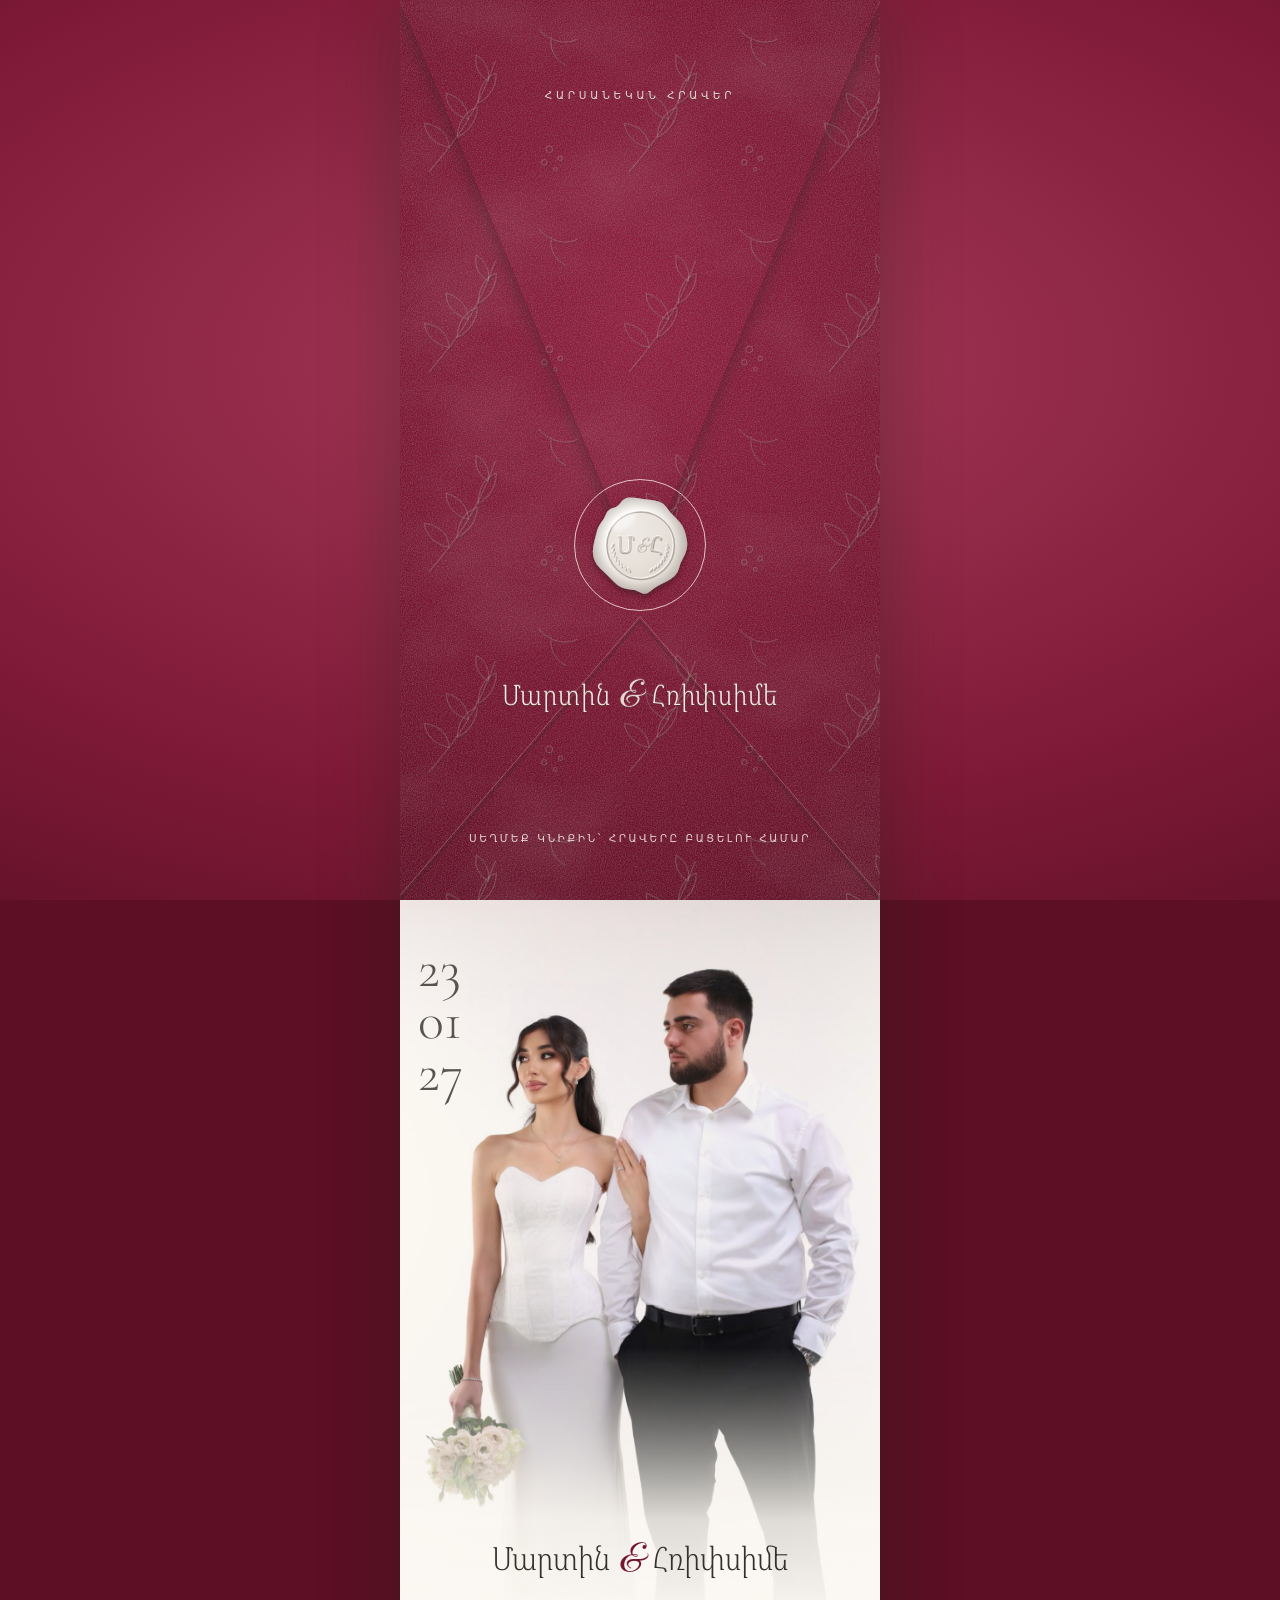
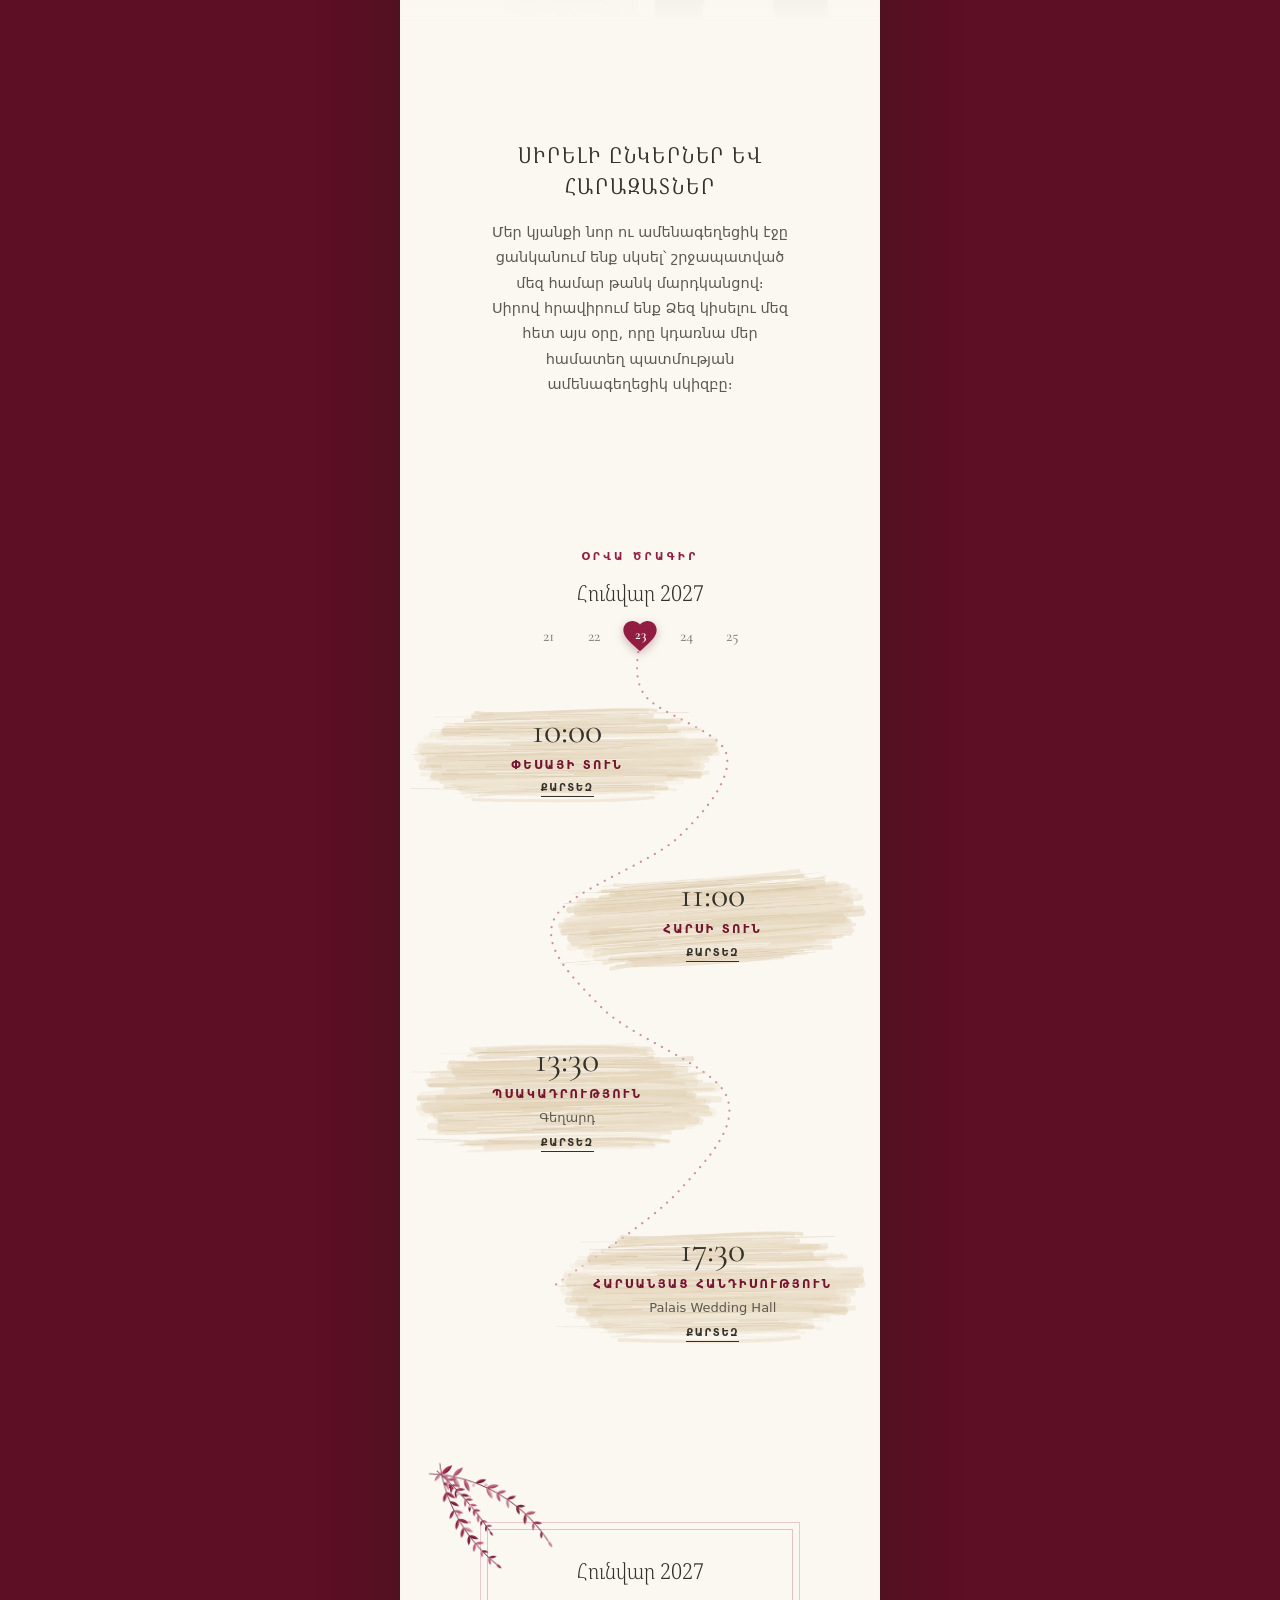
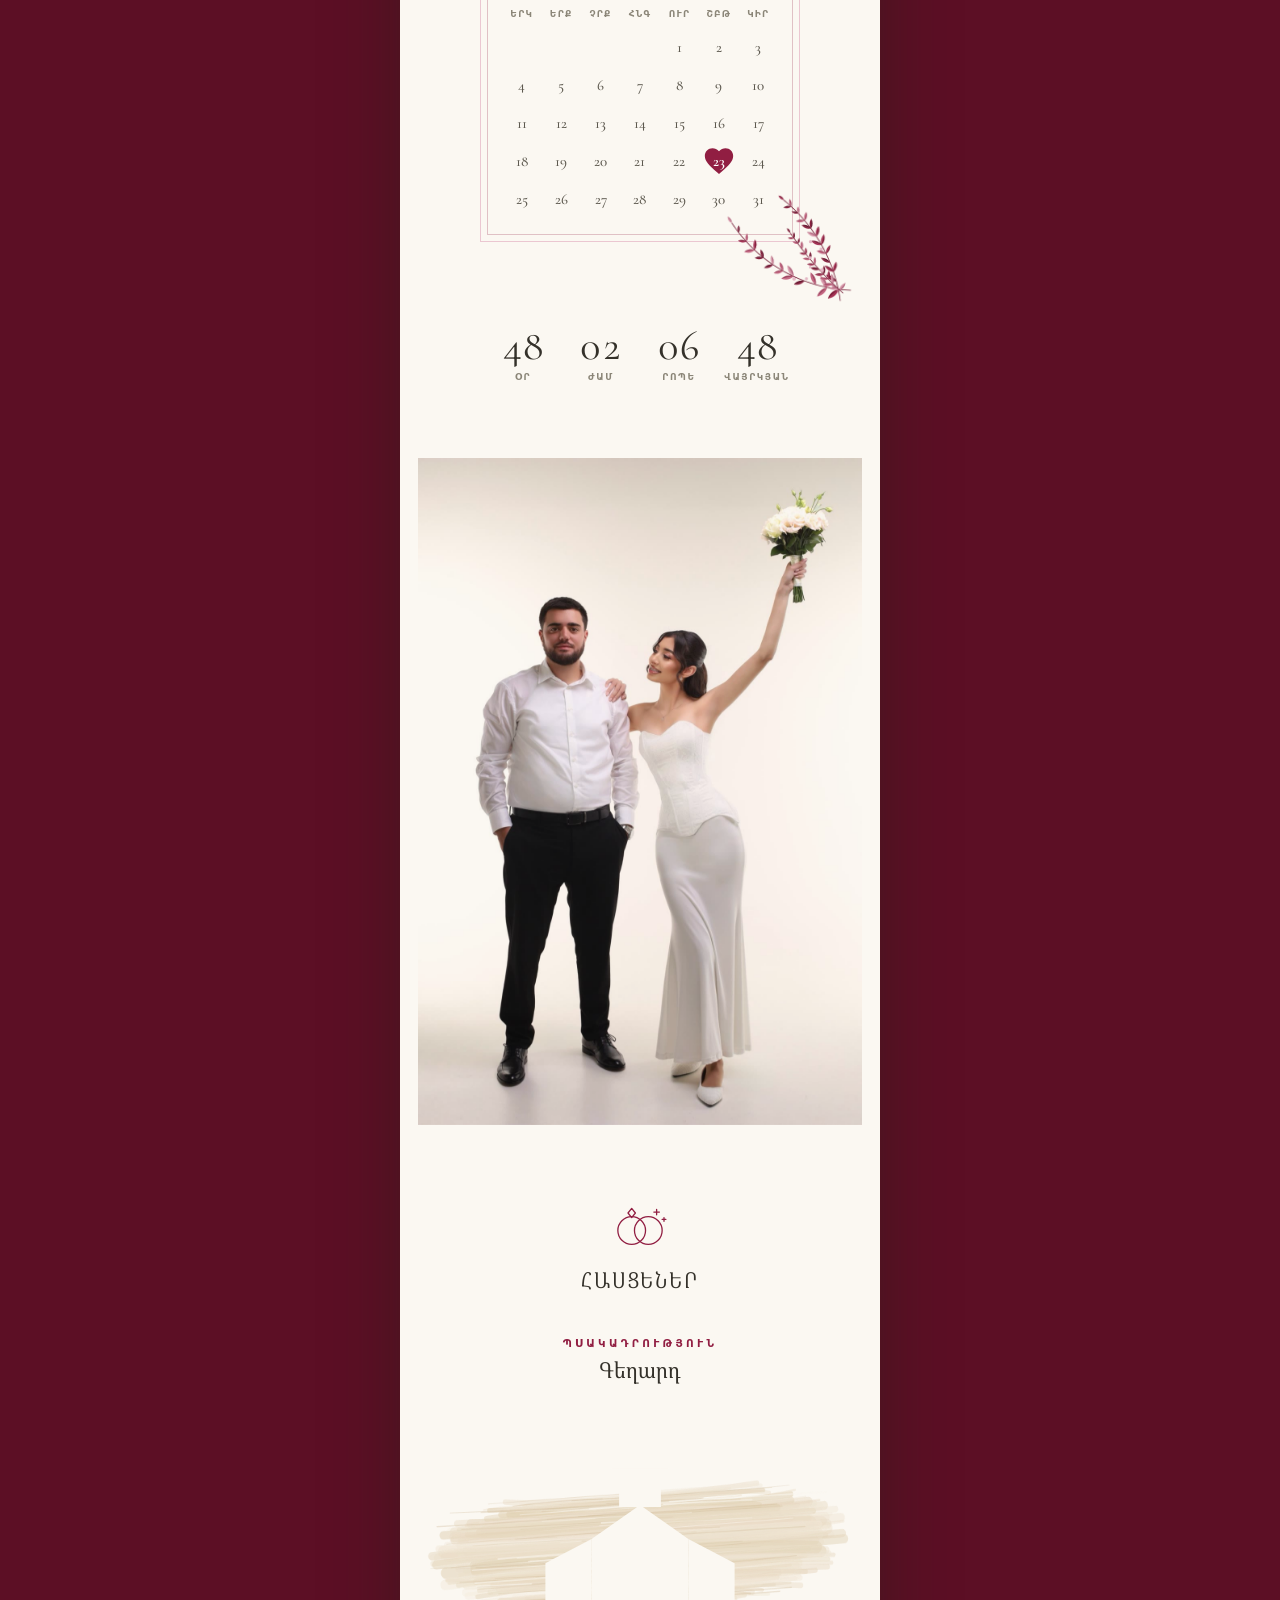
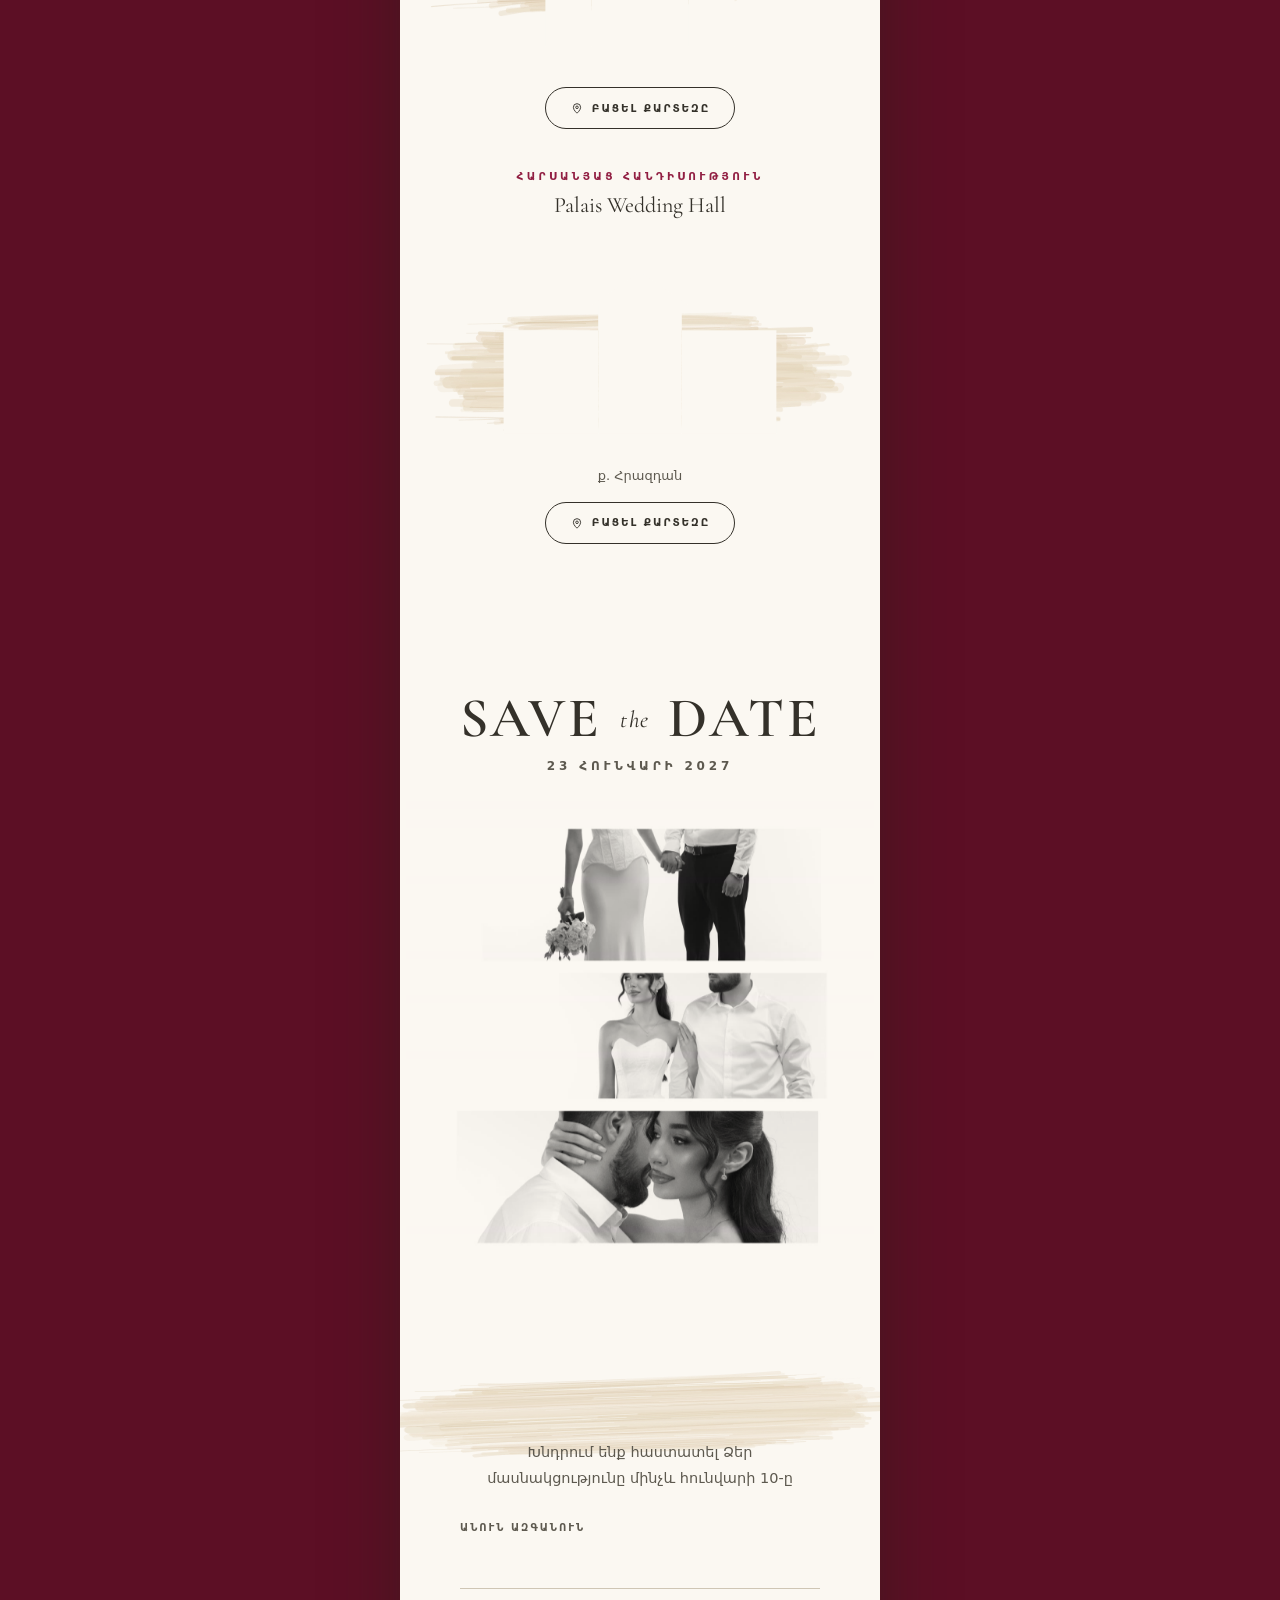
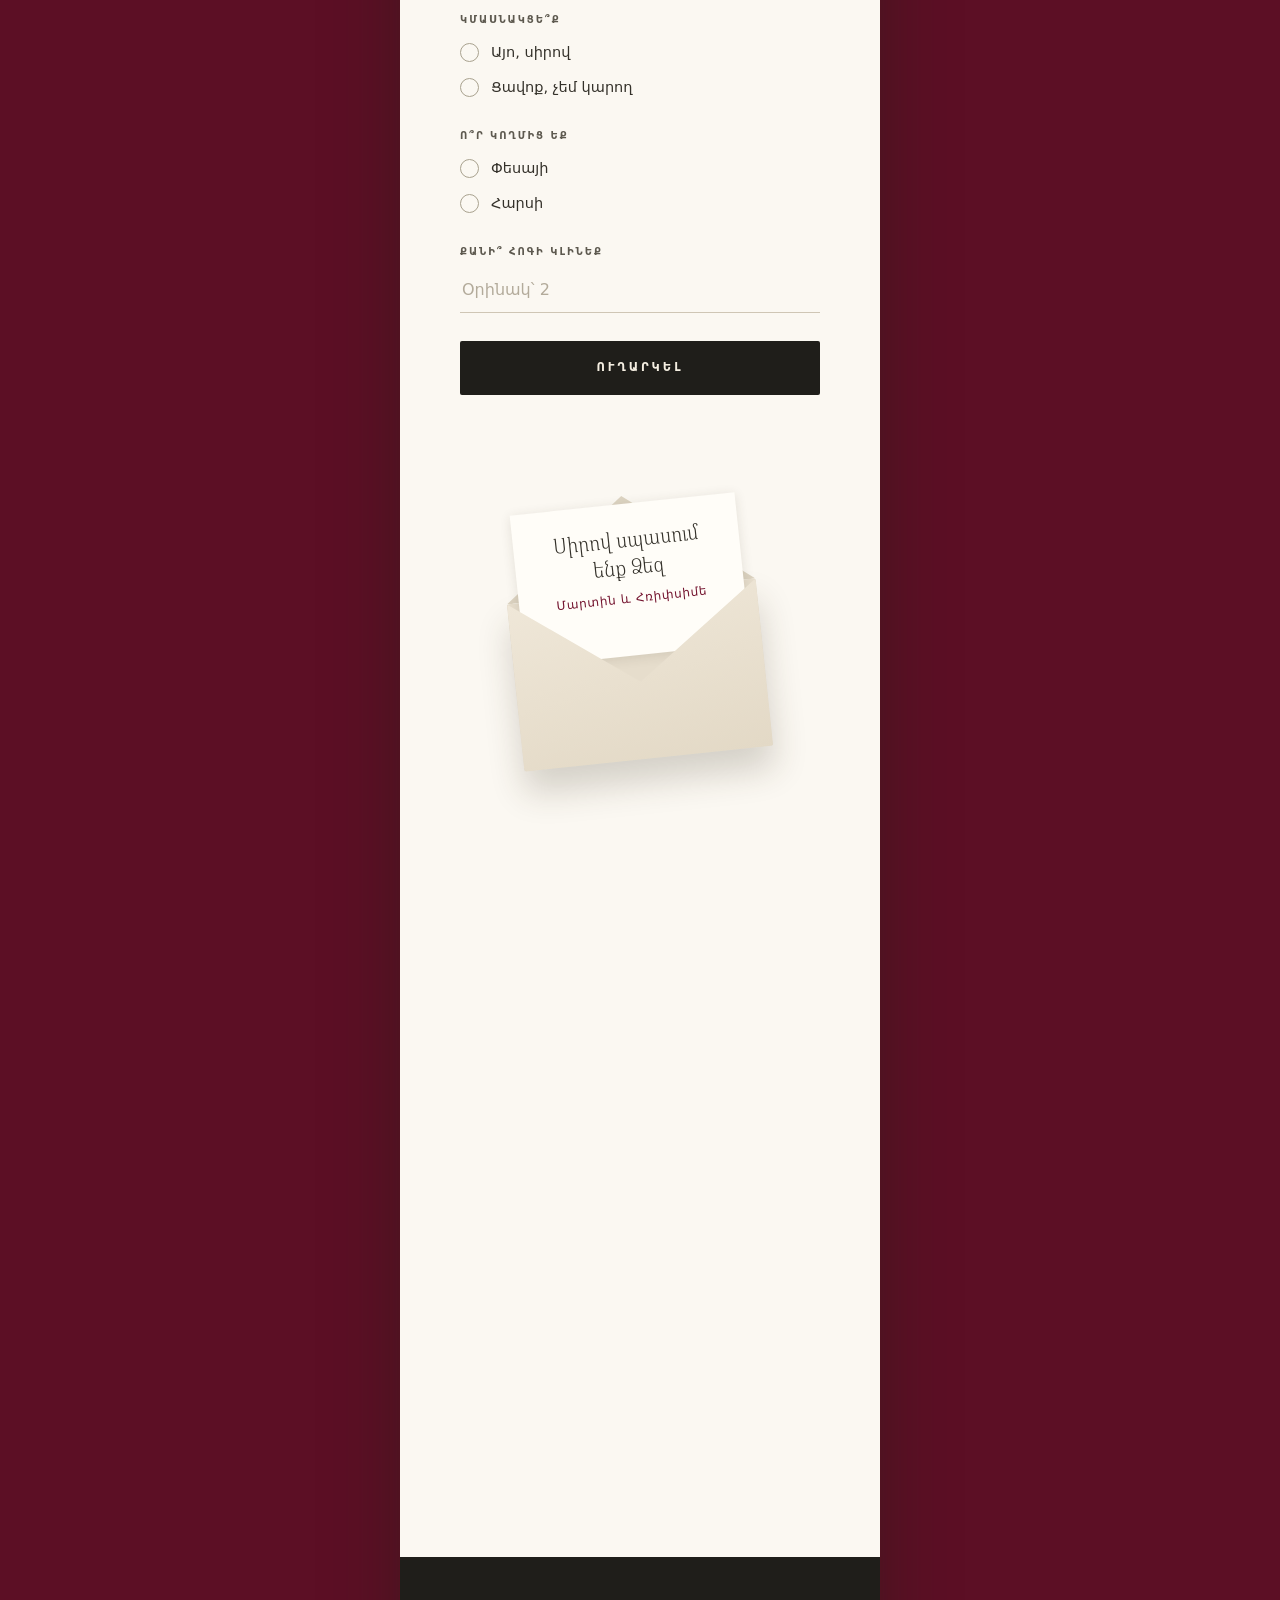
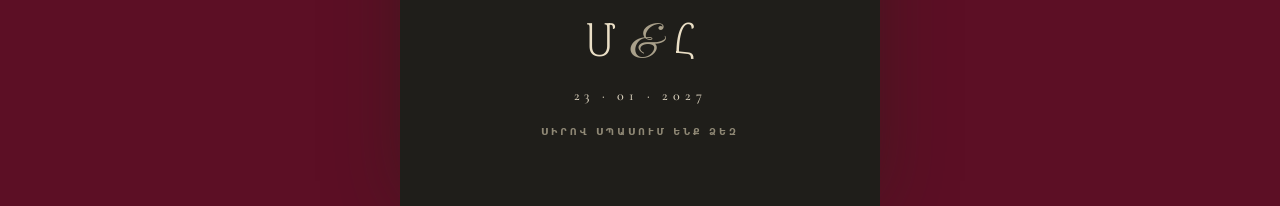
==== 2/index.html @ 664a0e89 "Второй вариант — вишнёвая тема: rafich12.github.io/martin-hripsime/2/ Тема включается атрибутом data" ====
<!doctype html>
<html lang="hy" data-theme="burgundy">
<head>
<meta charset="utf-8">
<base href="../">
<meta name="viewport" content="width=device-width, initial-scale=1, viewport-fit=cover">
<title>Մարտին & Հռիփսիմե — հարսանեկան հրավեր</title>
<meta name="description" content="Հարսանեկան հրավեր · 23 · 01 · 2027">
<meta name="theme-color" content="#911e42">
<!-- превью ссылки в Telegram, WhatsApp и т. п. -->
<meta property="og:type" content="website">
<meta property="og:title" content="Մարտին & Հռիփսիմե — հարսանեկան հրավեր">
<meta property="og:description" content="23 · 01 · 2027">
<meta property="og:image" content="https://rafich12.github.io/martin-hripsime/img/hero.jpg">
<meta property="og:url" content="https://rafich12.github.io/martin-hripsime/2/">
<meta name="twitter:card" content="summary_large_image">
<link rel="preconnect" href="https://fonts.googleapis.com">
<link rel="preconnect" href="https://fonts.gstatic.com" crossorigin>
<link rel="stylesheet" href="https://fonts.googleapis.com/css2?family=Cormorant+Garamond:ital,wght@0,300;0,400;0,500;0,600;1,400;1,500&family=Great+Vibes&family=Google+Sans:wght@400..700&family=Noto+Serif+Armenian:wdth,wght@62.5..100,100..900&display=swap">
<link rel="stylesheet" href="style.css">
</head>
<body class="locked">
<div class="app">

  <!-- 0. Конверт: печать → клапан открывается → камера ныряет внутрь -->
  <div class="env loading" id="env">
    <div class="env-pocket" id="envPocket">
      <div class="paper paper-pocket"></div>
      <svg class="folds" viewBox="0 0 100 100" preserveAspectRatio="none" aria-hidden="true">
        <path class="fold-sh" d="M0 100 L50 69 L100 100"/>
        <path class="fold-hi" d="M0 99.5 L50 68.5 L100 99.5"/>
        <path class="edge-hi" d="M0 0 L50 60 L100 0"/>
      </svg>
      <p class="env-names"><span data-t="groom"></span> <i>&amp;</i> <span data-t="bride"></span></p>
      <p class="env-hint">Սեղմեք կնիքին՝ հրավերը բացելու համար</p>
    </div>
    <div class="env-flap-wrap"><div class="env-flap" id="envFlap"><div class="paper paper-flap"></div></div></div>
    <div class="env-seal-wrap" id="sealWrap">
      <p class="env-top">Հարսանեկան հրավեր</p>
      <button class="seal" id="seal" type="button" aria-label="Բացել հրավերը">
        <span class="seal-ring"></span>
        <svg id="sealSvg" viewBox="0 0 120 120" aria-hidden="true"></svg>
      </button>
    </div>
  </div>

  <!-- 1. Заставка: пролёт через деревья к арке с фото пары -->
  <header class="hero" id="hero">
    <div class="scene" id="scene">
      <div class="sky"></div>
      <div class="sun"></div>
      <div class="vig" id="vig"></div>
    </div>
    <div class="hero-glow" data-a="glow"></div>
    <!-- имена над парой; дата и надпись «Հարսանեկան հրավեր» здесь убраны по просьбе Рафа -->
    <div class="hero-text">
      <h1 class="names">
        <span class="n1" data-a="n1" data-t="groom"></span>
        <span class="amp" data-a="amp">&amp;</span>
        <span class="n2" data-a="n2" data-t="bride"></span>
      </h1>
    </div>
    <a class="scroll-hint" href="#photo" data-a="hint" aria-label="Թերթել ներքև">
      <span>Թերթեք</span>
      <svg viewBox="0 0 24 24" aria-hidden="true"><path d="M6 9l6 6 6-6"/></svg>
    </a>
  </header>

  <main>
    <!-- 2. Фото пары с датой -->
    <section class="photo-hero" id="photo">
      <img data-photo="hero" alt="">
      <div class="ph-date rv"><span data-t="_.dd"></span><span data-t="_.mm"></span><span data-t="_.yy2"></span></div>
      <p class="ph-names rv"><span data-t="groom"></span> <i>&amp;</i> <span data-t="bride"></span></p>
    </section>

    <!-- 3. Обращение -->
    <section class="sec invite">
      <svg class="flourish rv" viewBox="0 0 240 30" aria-hidden="true"><use href="#flourish"/></svg>
      <h2 class="h rv" data-t="invite.title"></h2>
      <p class="lead rv" data-t="invite.text"></p>
    </section>

    <!-- 4. Программа дня: тропинка с сердечками -->
    <section class="sec program" id="program">
      <p class="label rv">Օրվա ծրագիր</p>
      <p class="month rv" data-t="_.month"></p>
      <div class="days rv" id="days"></div>
      <div class="route" id="route">
        <svg class="rt" id="routeSvg" aria-hidden="true">
          <defs><mask id="rtMask" maskUnits="userSpaceOnUse"><path id="rtMaskPath" fill="none" stroke="#fff" stroke-width="8" stroke-linecap="round"/></mask></defs>
          <path id="rtPath" class="rt-dots" mask="url(#rtMask)"/>
        </svg>
      </div>
    </section>

    <!-- 5. Календарь и таймер -->
    <section class="sec calendar">
      <div class="cal rv">
        <i class="sprig tl"></i><i class="sprig br"></i>
        <p class="cal-title" data-t="_.month"></p>
        <div class="cal-grid" id="calGrid"></div>
      </div>
      <p class="label count-label rv">Մինչ հարսանիքը մնաց</p>
      <div class="count rv" id="count">
        <div><b data-c="d">00</b><span>Օր</span></div>
        <div><b data-c="h">00</b><span>Ժամ</span></div>
        <div><b data-c="m">00</b><span>Րոպե</span></div>
        <div><b data-c="s">00</b><span>Վայրկյան</span></div>
      </div>
    </section>

    <!-- 6. Фото -->
    <figure class="photo-2 rv"><img data-photo="gallery" alt="" loading="lazy"></figure>

    <!-- 7. Места проведения -->
    <section class="sec venues">
      <svg class="rings rv" viewBox="0 0 80 52" aria-hidden="true">
        <circle cx="31" cy="32" r="15"/><circle cx="49" cy="32" r="15"/>
        <path d="M27 13l4-5 4 5-4 5z"/><path d="M58 9v6M55 12h6M66 18v4M64 20h4"/>
      </svg>
      <h2 class="h rv">Հասցեներ</h2>
      <div id="venues"></div>
    </section>

    <!-- 8. Save the date -->
    <section class="save">
      <div class="save-top rv">
        <p class="save-big">Save <i>the</i> Date</p>
        <p class="save-d" data-t="_.dateLong"></p>
      </div>
      <figure class="save-photo rv"><img data-photo="save" alt="" loading="lazy"></figure>
    </section>

    <!-- 9. Анкета гостя: ответы уходят на почту (data.js → rsvp.email) -->
    <section class="sec rsvp" id="rsvp">
      <i class="brush brush-rsvp"></i>
      <h2 class="h rv">Հարցաթերթիկ</h2>
      <p class="lead rv">Խնդրում ենք հաստատել Ձեր մասնակցությունը մինչև <span data-t="rsvp.until"></span></p>
      <form id="rsvpForm" class="rv" novalidate>
        <label class="fld"><span>Անուն Ազգանուն</span><input name="name" autocomplete="name" required></label>
        <fieldset>
          <legend>Կմասնակցե՞ք</legend>
          <label class="opt"><input type="radio" name="attend" value="Այո, սիրով" required><i></i>Այո, սիրով</label>
          <label class="opt"><input type="radio" name="attend" value="Ցավոք, չեմ կարող"><i></i>Ցավոք, չեմ կարող</label>
        </fieldset>
        <fieldset>
          <legend>Ո՞ր կողմից եք</legend>
          <label class="opt"><input type="radio" name="side" value="Փեսայի"><i></i>Փեսայի</label>
          <label class="opt"><input type="radio" name="side" value="Հարսի"><i></i>Հարսի</label>
        </fieldset>
        <label class="fld"><span>Քանի՞ հոգի կլինեք</span><input name="count" type="number" inputmode="numeric" min="1" max="99" placeholder="Օրինակ՝ 2"></label>
        <input class="hp" type="text" name="_honey" tabindex="-1" autocomplete="off" aria-hidden="true">
        <p class="form-err" id="formErr" hidden>Խնդրում ենք լրացնել անունը և նշել՝ կմասնակցեք, թե ոչ։</p>
        <button class="btn-dark" type="submit">Ուղարկել</button>
      </form>
      <div class="rsvp-done" id="rsvpDone" hidden>
        <p class="thanks">Շնորհակալություն</p>
        <p class="lead">Ձեր պատասխանը ստացվել է։ Անհամբեր սպասում ենք հանդիպմանը։</p>
      </div>
    </section>

    <!-- 10. Письмо -->
    <section class="sec letter">
      <div class="mail rv">
        <div class="mail-flap"></div>
        <div class="mail-back"></div>
        <div class="mail-card"><p class="note" data-t="letter"></p><p class="sig"><span data-t="groom"></span> և <span data-t="bride"></span></p></div>
        <div class="mail-front"></div>
      </div>
    </section>

    <!-- 11. Фото в конце -->
    <figure class="photo-end rv"><img data-photo="end" alt="" loading="lazy"></figure>

    <footer class="foot">
      <p class="mono"><span data-t="initials.0"></span> <i>&amp;</i> <span data-t="initials.1"></span></p>
      <p class="d" data-t="_.dateDots"></p>
      <p class="s">Սիրով սպասում ենք Ձեզ</p>
    </footer>
  </main>

  <button class="music" id="music" type="button" hidden aria-label="Երաժշտություն"><i></i><i></i><i></i></button>
</div>

<!-- общий орнамент -->
<svg width="0" height="0" style="position:absolute" aria-hidden="true">
  <symbol id="flourish" viewBox="0 0 240 30">
    <g fill="none" stroke="currentColor" stroke-width="1.15" stroke-linecap="round">
      <g id="flHalf">
        <path d="M110 15 C100 15 95 8 87 8 C79 8 76 16 82 19 C87 21 91 15 86 12"/>
        <path d="M87 8 C70 3 56 21 40 16 C30 13 24 15 12 15"/>
        <path d="M66 10 C62 4 54 4 52 9"/>
        <path d="M62 17 C57 24 49 24 46 19"/>
        <path d="M30 14 C26 10 20 11 19 15"/>
      </g>
      <use href="#flHalf" transform="matrix(-1 0 0 1 240 0)"/>
      <path d="M120 9 L126 15 L120 21 L114 15 Z"/>
    </g>
    <circle cx="120" cy="15" r="1.6" fill="currentColor"/>
  </symbol>
</svg>

<script src="data.js"></script>
<script src="scene.js"></script>
<script src="app.js"></script>
</body>
</html>
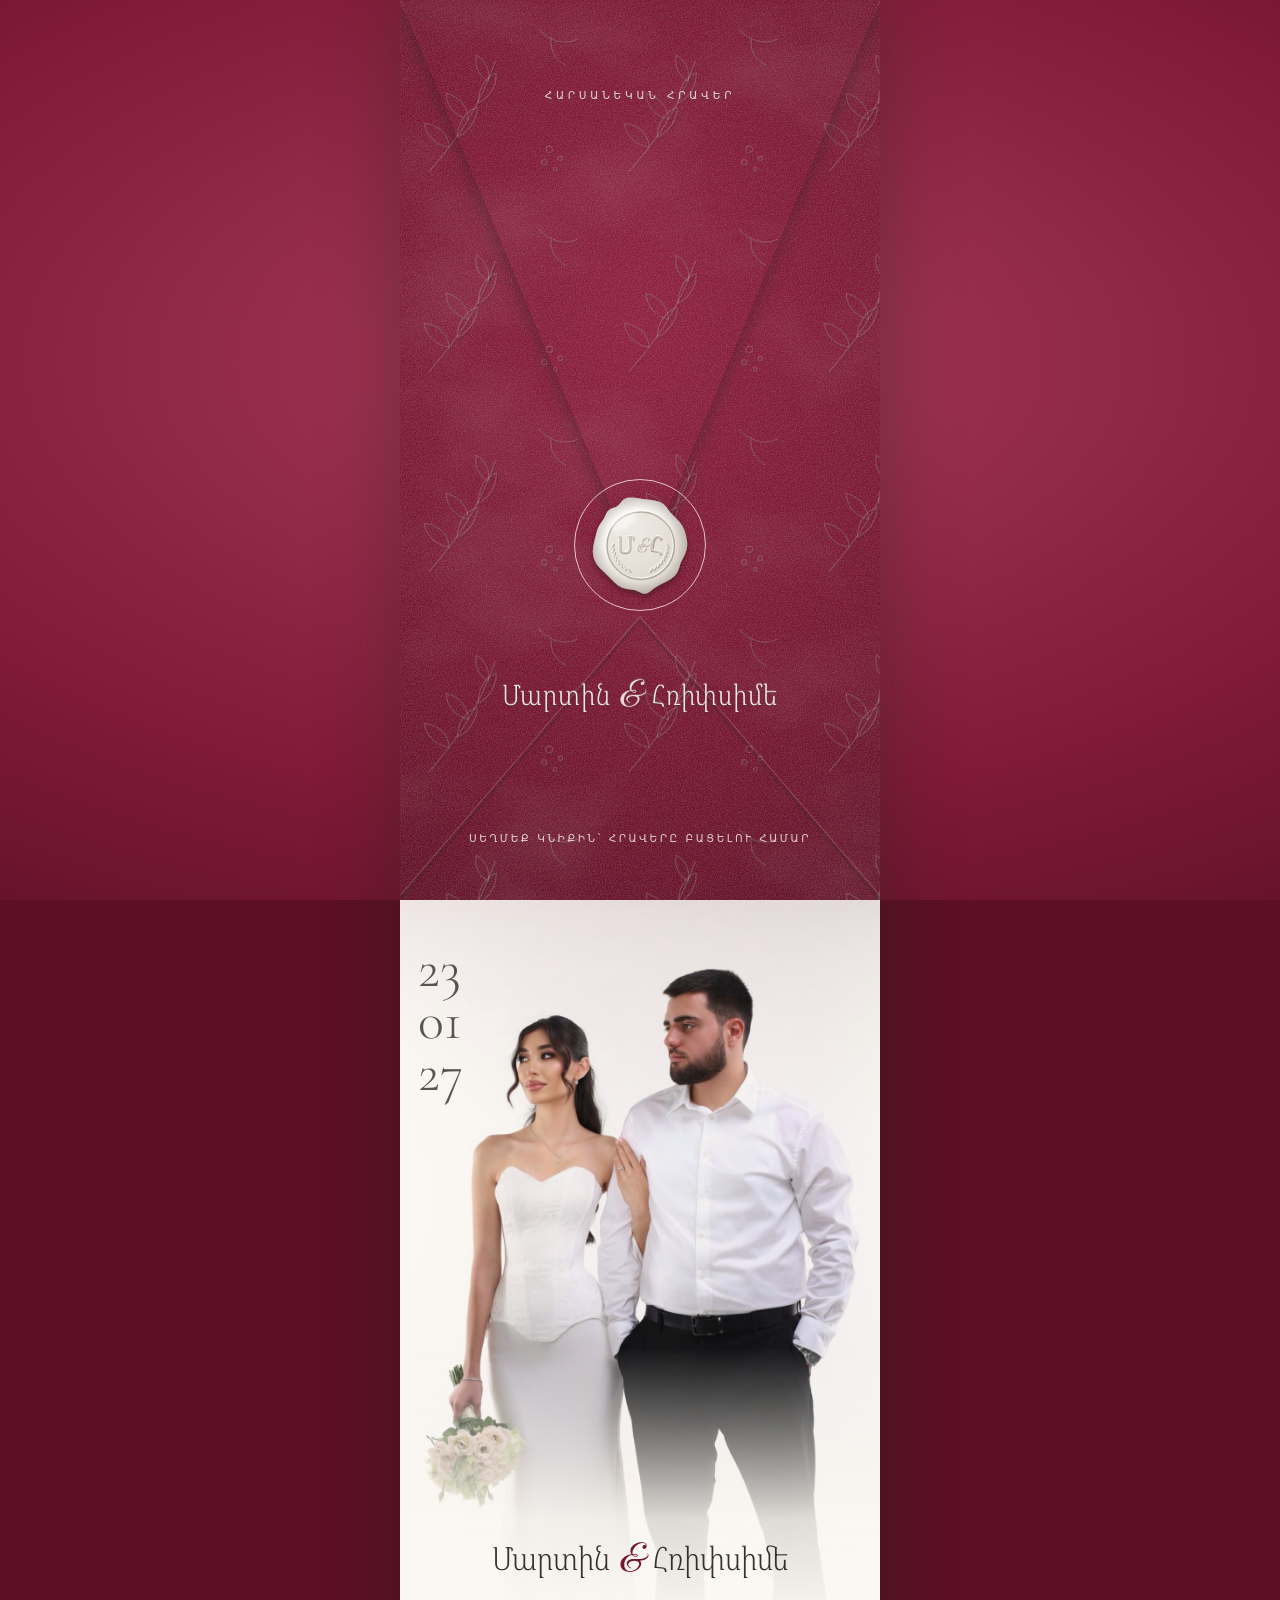
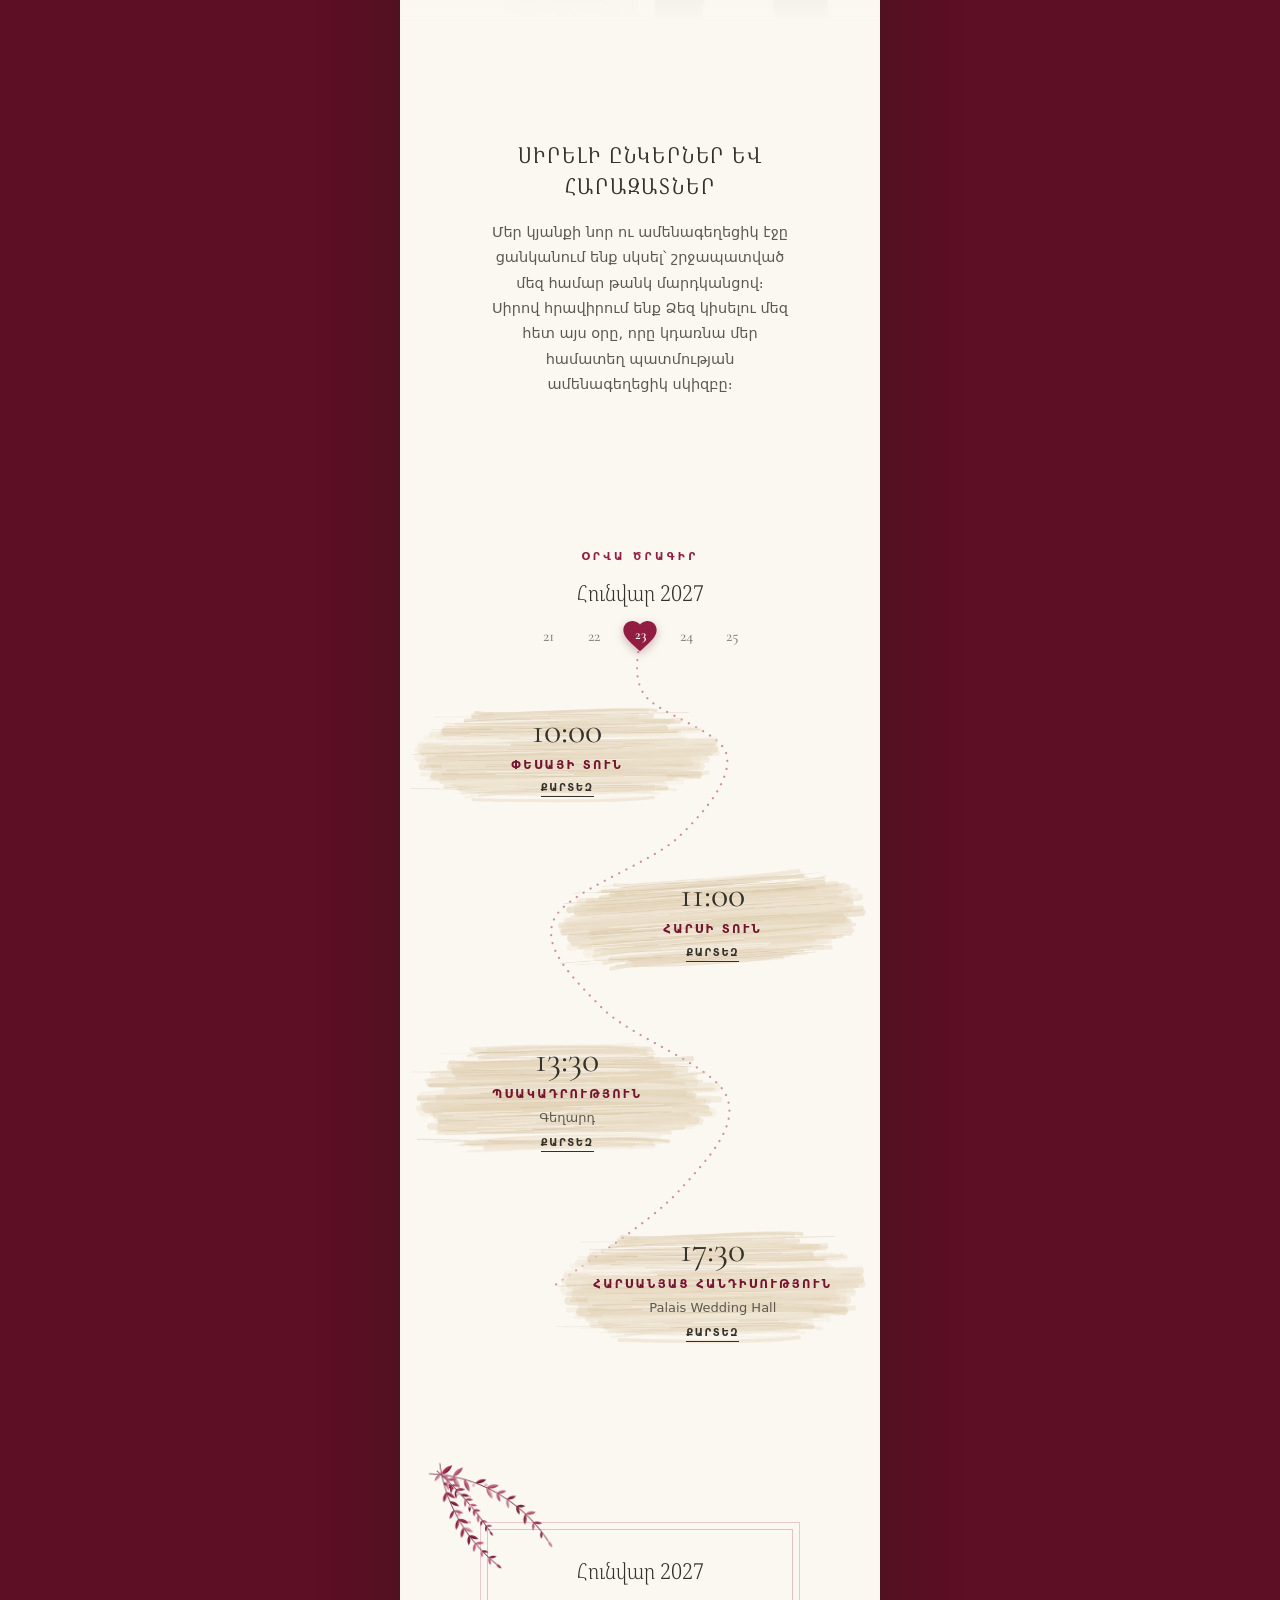
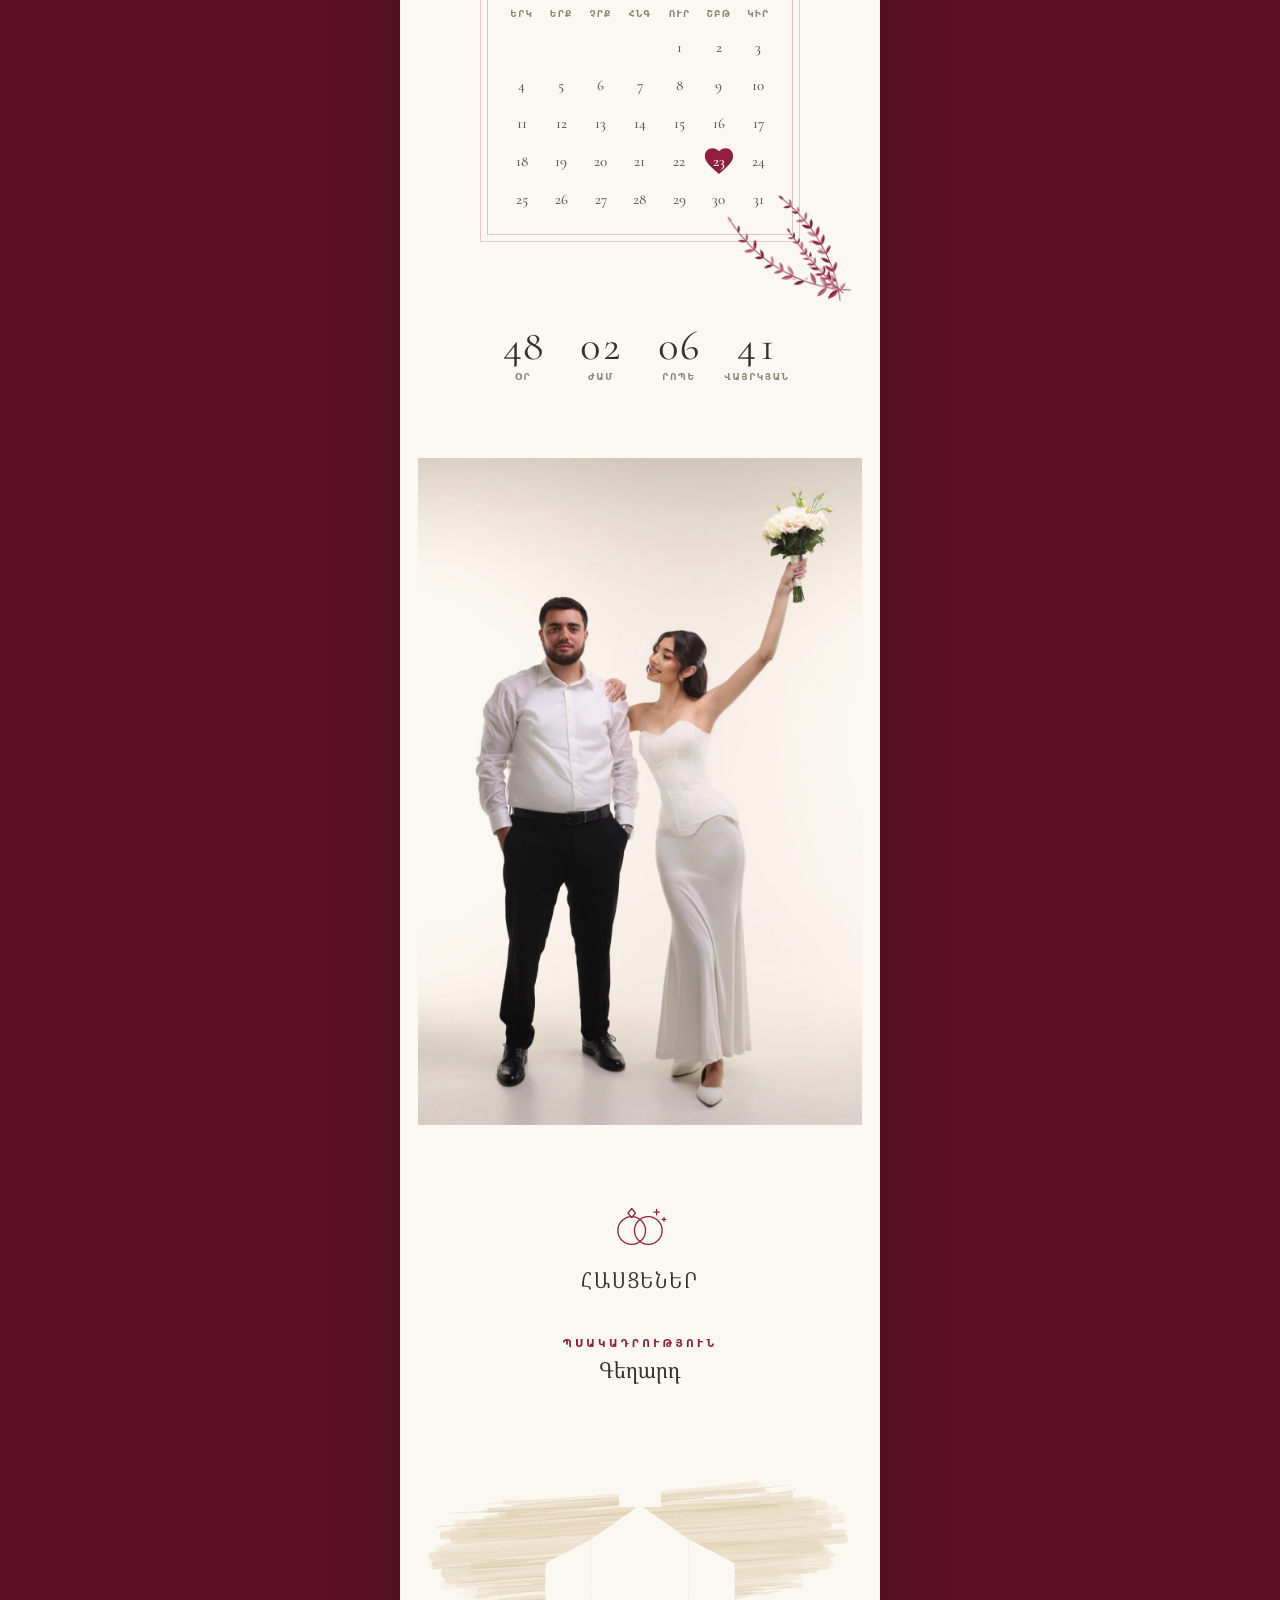
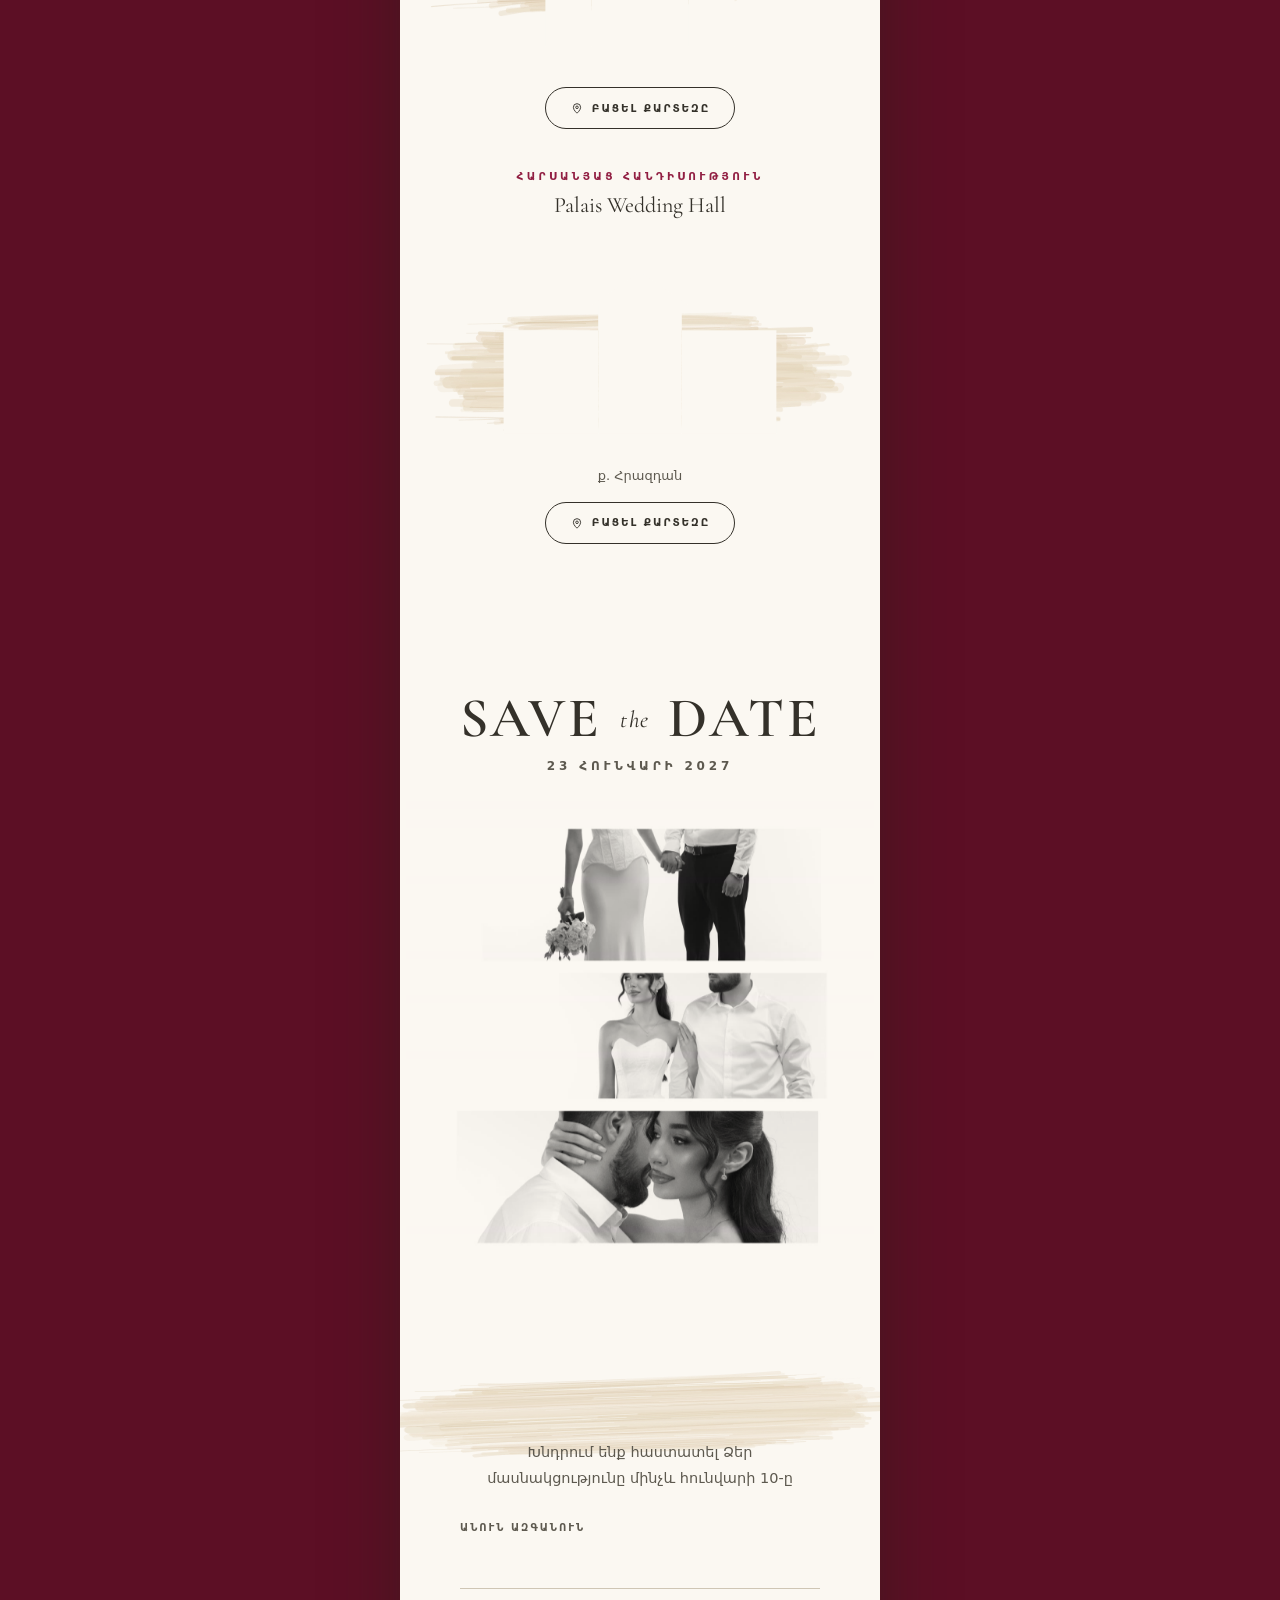
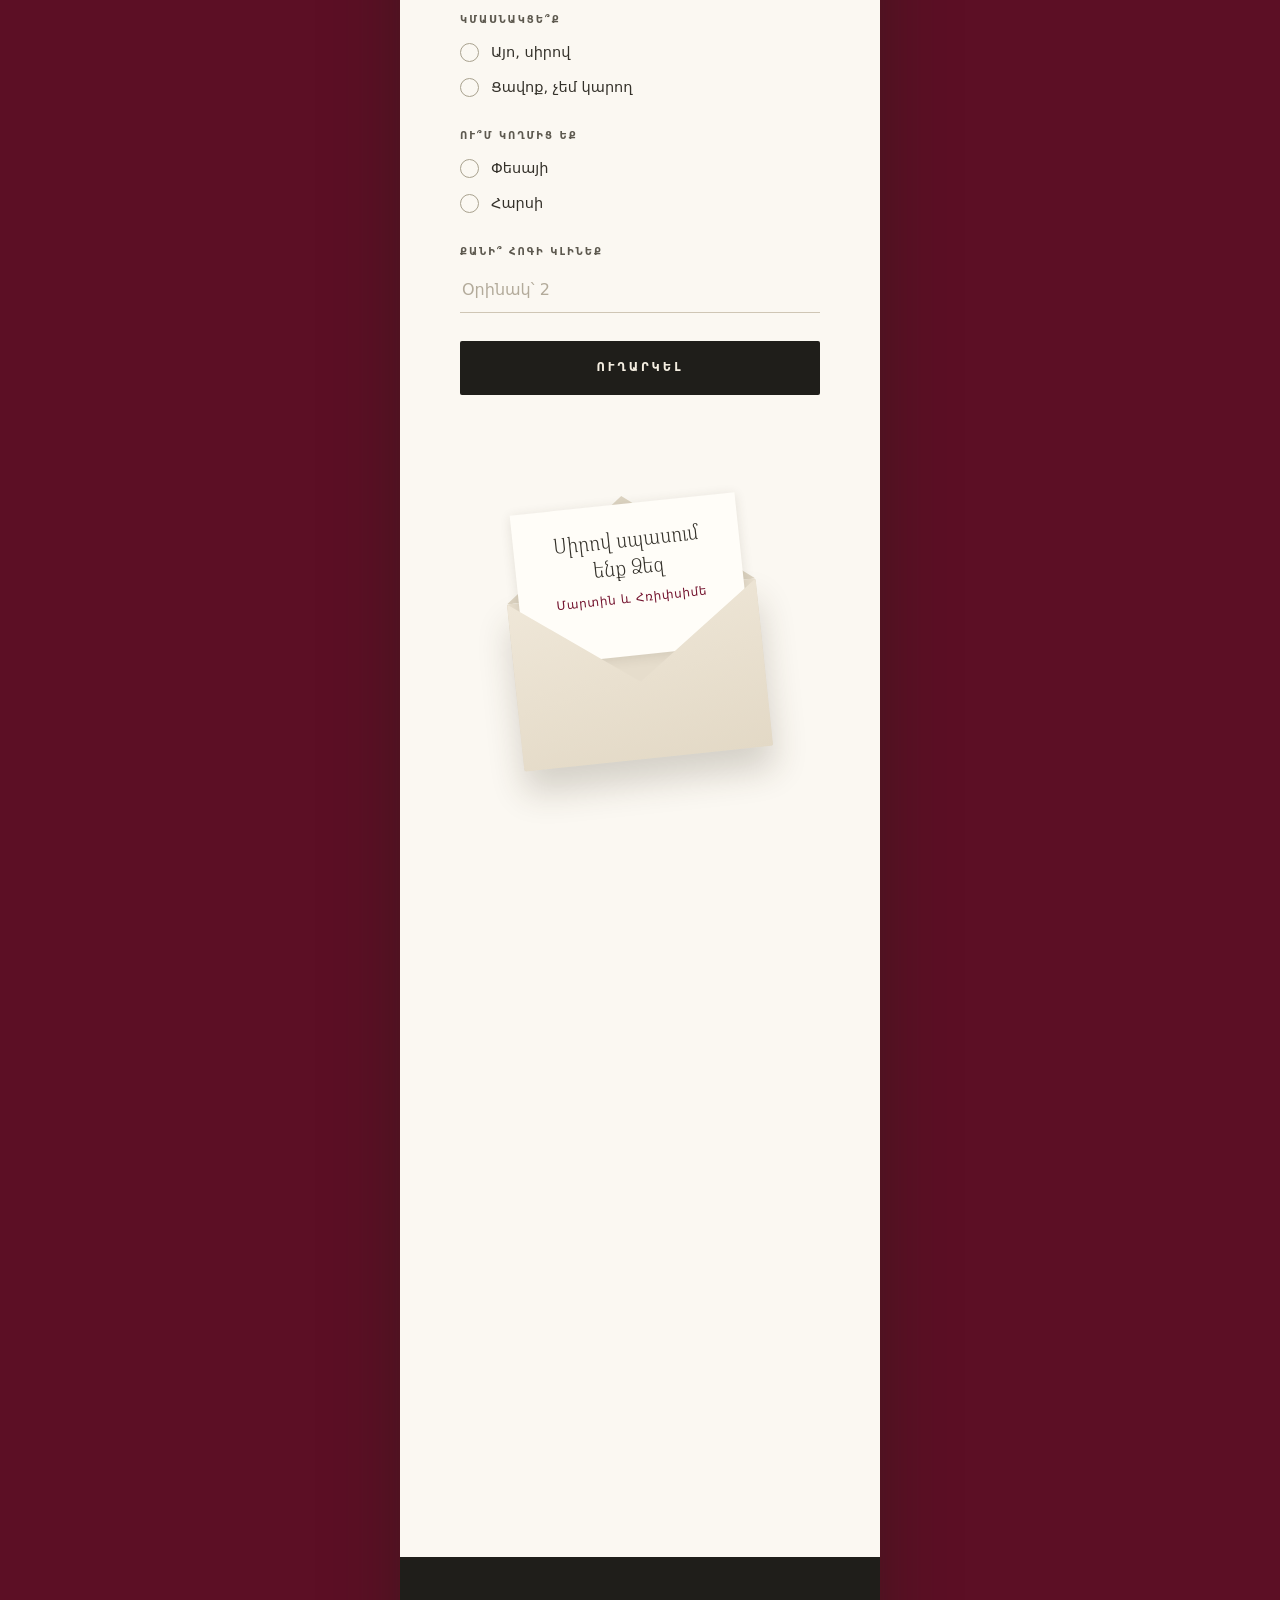
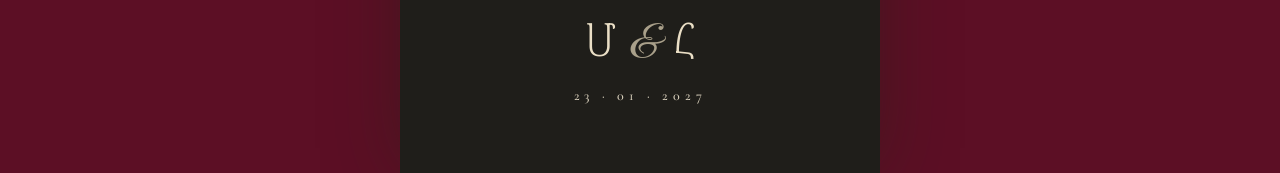
==== commit c6fecd8c: "Вишнёвый вариант с музыкой; опечатка в анкете; без повтора в подвале - Песня «Risk It All» с 0:43 до" ====
--- a/2/index.html
+++ b/2/index.html
@@ -145,7 +145,7 @@
           <label class="opt"><input type="radio" name="attend" value="Ցավոք, չեմ կարող"><i></i>Ցավոք, չեմ կարող</label>
         </fieldset>
         <fieldset>
-          <legend>Ո՞ր կողմից եք</legend>
+          <legend>Ու՞մ կողմից եք</legend>
           <label class="opt"><input type="radio" name="side" value="Փեսայի"><i></i>Փեսայի</label>
           <label class="opt"><input type="radio" name="side" value="Հարսի"><i></i>Հարսի</label>
         </fieldset>
@@ -176,7 +176,6 @@
     <footer class="foot">
       <p class="mono"><span data-t="initials.0"></span> <i>&amp;</i> <span data-t="initials.1"></span></p>
       <p class="d" data-t="_.dateDots"></p>
-      <p class="s">Սիրով սպասում ենք Ձեզ</p>
     </footer>
   </main>
 
